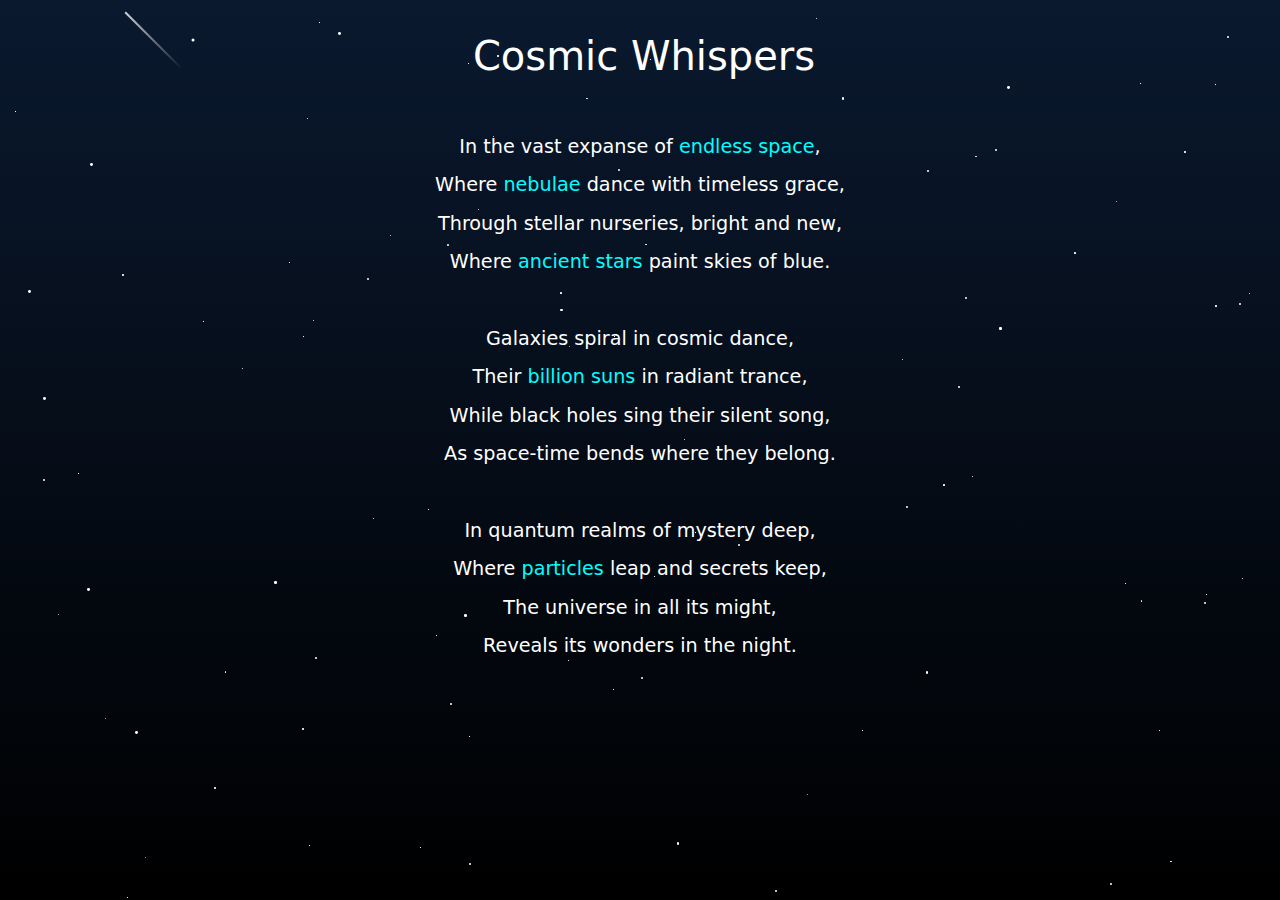
==== index.html @ cb2bc3a0 "Add files via upload" ====
<!DOCTYPE html>
<html lang="en">
<head>
  <meta charset="UTF-8">
  <title>Cosmic Verses</title>
  <link href="https://cdnjs.cloudflare.com/ajax/libs/bootstrap/5.3.2/css/bootstrap.min.css" rel="stylesheet">
  <link href="https://cdnjs.cloudflare.com/ajax/libs/font-awesome/6.5.1/css/all.min.css" rel="stylesheet">
  <link rel="stylesheet" href="styles.css">
</head>
<body>
  <div class="container poetry-container">
    <h1 class="text-center mb-5">
      <i class="fas fa-galaxy me-2"></i>Cosmic Whispers
    </h1>
    
    <div class="poetry">
      In the vast expanse of <a href="endless_space.html" class="cosmic-text" target="_blank">endless space</a>,<br>
      Where <a href="nebula.html" class="cosmic-text" target="_blank">nebulae</a> dance with timeless grace,<br>
      Through stellar nurseries, bright and new,<br>
      Where <a href="https://cdn.powerofpositivity.com/wp-content/uploads/2020/09/Harvard-Physicists-and-Astronomers-Reveal-a-_Second-Sun_-May-Have-Existed-at-One-Time.jpg" class="cosmic-text" target="_blank">ancient stars</a> paint skies of blue.<br><br>
      
      Galaxies spiral in cosmic dance,<br>
      Their <a href="https://www.freethink.com/wp-content/uploads/2022/07/jwst-images-thumb.jpg?resize=1200,630" class="cosmic-text" target="_blank">billion suns</a> in radiant trance,<br>
      While black holes sing their silent song,<br>
      As space-time bends where they belong.<br><br>
      
      In quantum realms of mystery deep,<br>
      Where <a href="https://www.merriam-webster.com/dictionary/particle" class="cosmic-text" target="_blank">particles</a> leap and secrets keep,<br>
      The universe in all its might,<br>
      Reveals its wonders in the night.<br>
    </div>
  </div>

  <script src="https://cdnjs.cloudflare.com/ajax/libs/bootstrap/5.3.2/js/bootstrap.bundle.min.js"></script>
  <script src="script.js"></script>
</body>
</html>
---- styles.css ----
body {
    background: linear-gradient(to bottom, #0a192f, #000000);
    color: #fff;
    min-height: 100vh;
    padding: 2rem;
    overflow: auto; /* prevent scrollbars from falling stars */
  }
  .poetry-container {
    max-width: 800px;
    margin: 0 auto;
  }
  .cosmic-text {
    cursor: pointer;
    color: #00ffff;
    text-decoration: none;
    transition: color 0.3s;
  }
  .cosmic-text:hover {
    color: #ff69b4;
  }
  .star {
    position: absolute;
    background: white;
    border-radius: 50%;
    animation: twinkle 1s infinite;
  }
  @keyframes twinkle {
    0% { opacity: 1; }
    50% { opacity: 0.3; }
    100% { opacity: 1; }
  }
  .poetry {
    font-size: 1.2rem;
    line-height: 2;
    text-align: center;
    margin: 2rem 0;
  }
  /* Falling star styles */
  .falling-star {
    position: absolute;
    width: 3px;
    height: 3px;
    background: white;
    border-radius: 50%;
    transform: translate(-50%, -50%);
    animation: fall linear;
  }
  .falling-star::after {
    content: '';
    position: absolute;
    width: 80px;
    height: 2px;
    background: linear-gradient(90deg, rgba(255,255,255,0.8), rgba(255,255,255,0));
    top: 50%;
    left: 50%;
    transform: translate(-100%, -50%) rotate(45deg);
  }
  @keyframes fall {
    0% {
      opacity: 1;
      transform: translate(0, 0);
    }
    100% {
      opacity: 0;
      transform: translate(var(--fall-distance), var(--fall-distance));
    }
  }
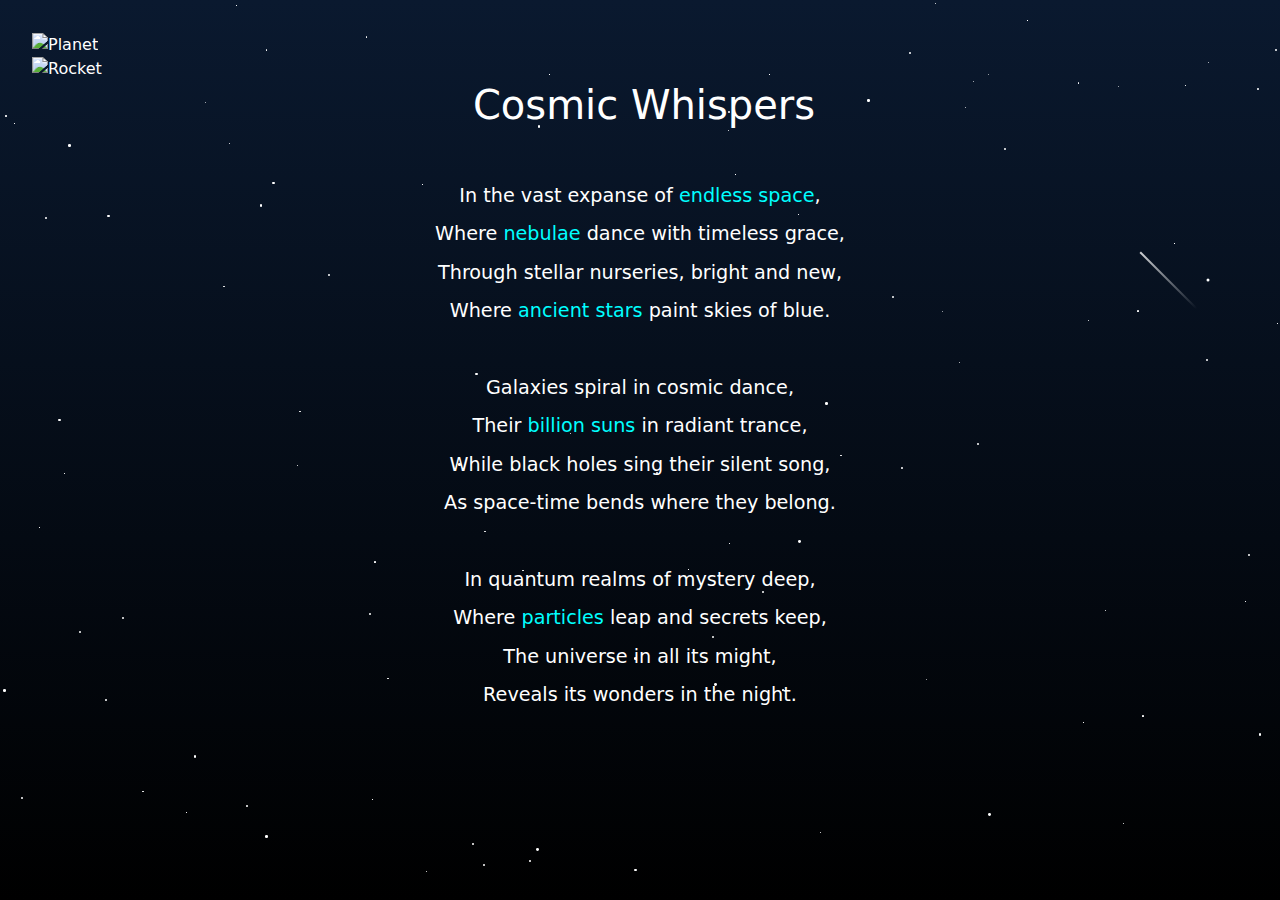
==== commit 024bd38f: "Update index.html" ====
--- a/index.html
+++ b/index.html
@@ -8,6 +8,21 @@
   <link rel="stylesheet" href="styles.css">
 </head>
 <body>
+  <!-- Floating planet image -->
+  <img src="earth_prev.png" alt="Planet" class="background-planet">
+  
+  <!-- Mini solar system -->
+  <div class="solar-system">
+    <div class="sun"></div>
+    <div class="planet planet1"></div>
+    <div class="planet planet2"></div>
+    <div class="planet planet3"></div>
+  </div>
+  
+  <!-- Randomly flying rocket -->
+  <img src="rocket_prev.png" alt="Rocket" class="flying-rocket">
+  
+  <!-- Existing content -->
   <div class="container poetry-container">
     <h1 class="text-center mb-5">
       <i class="fas fa-galaxy me-2"></i>Cosmic Whispers
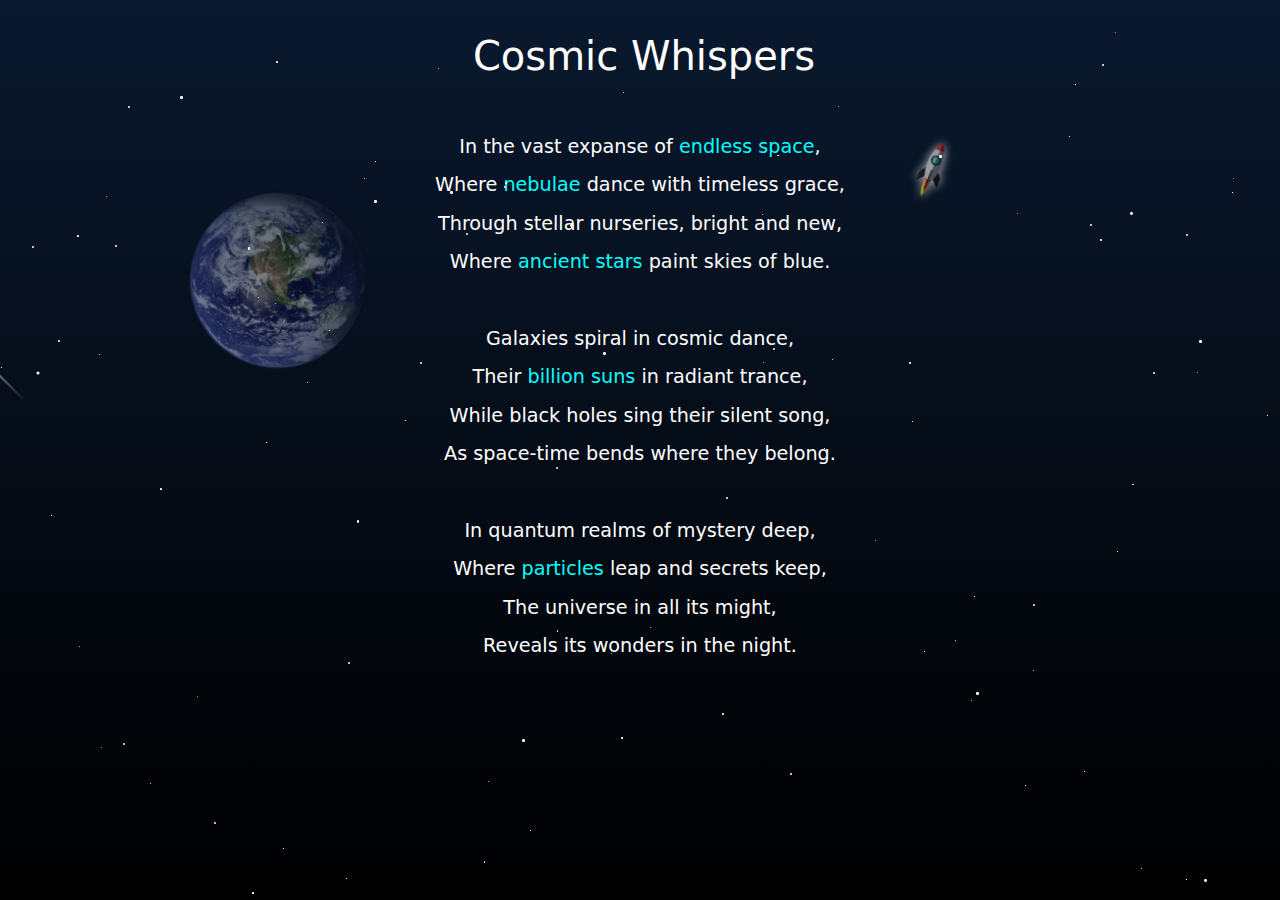
==== commit 869f4244: "Update index.html" ====
--- a/index.html
+++ b/index.html
@@ -10,14 +10,6 @@
 <body>
   <!-- Floating planet image -->
   <img src="earth_prev.png" alt="Planet" class="background-planet">
-  
-  <!-- Mini solar system -->
-  <div class="solar-system">
-    <div class="sun"></div>
-    <div class="planet planet1"></div>
-    <div class="planet planet2"></div>
-    <div class="planet planet3"></div>
-  </div>
   
   <!-- Randomly flying rocket -->
   <img src="rocket_prev.png" alt="Rocket" class="flying-rocket">
--- a/styles.css
+++ b/styles.css
@@ -1,67 +1,150 @@
 body {
-    background: linear-gradient(to bottom, #0a192f, #000000);
-    color: #fff;
-    min-height: 100vh;
-    padding: 2rem;
-    overflow: auto; /* prevent scrollbars from falling stars */
+  background: linear-gradient(to bottom, #0a192f, #000000);
+  color: #fff;
+  min-height: 100vh;
+  padding: 2rem;
+  overflow: auto; /* prevent scrollbars from falling stars */
+}
+
+.poetry-container {
+  max-width: 800px;
+  margin: 0 auto;
+}
+
+.cosmic-text {
+  cursor: pointer;
+  color: #00ffff;
+  text-decoration: none;
+  transition: color 0.3s;
+}
+
+.cosmic-text:hover {
+  color: #ff69b4;
+}
+
+.star {
+  position: absolute;
+  background: white;
+  border-radius: 50%;
+  animation: twinkle 1s infinite;
+}
+
+@keyframes twinkle {
+  0% { opacity: 1; }
+  50% { opacity: 0.3; }
+  100% { opacity: 1; }
+}
+
+.poetry {
+  font-size: 1.2rem;
+  line-height: 2;
+  text-align: center;
+  margin: 2rem 0;
+}
+
+/* Falling star styles */
+.falling-star {
+  position: absolute;
+  width: 3px;
+  height: 3px;
+  background: white;
+  border-radius: 50%;
+  transform: translate(-50%, -50%);
+  animation: fall linear;
+}
+
+.falling-star::after {
+  content: '';
+  position: absolute;
+  width: 80px;
+  height: 2px;
+  background: linear-gradient(90deg, rgba(255,255,255,0.8), rgba(255,255,255,0));
+  top: 50%;
+  left: 50%;
+  transform: translate(-100%, -50%) rotate(45deg);
+}
+
+@keyframes fall {
+  0% {
+    opacity: 1;
+    transform: translate(0, 0);
   }
-  .poetry-container {
-    max-width: 800px;
-    margin: 0 auto;
+  100% {
+    opacity: 0;
+    transform: translate(var(--fall-distance), var(--fall-distance));
   }
-  .cosmic-text {
-    cursor: pointer;
-    color: #00ffff;
-    text-decoration: none;
-    transition: color 0.3s;
+}
+
+/* 1. Floating planet in the background */
+.background-planet {
+  position: absolute;
+  top: 20%;
+  left: 10%;
+  width: 300px; /* adjust based on your image size */
+  height: auto;
+  opacity: 0.5; /* semi-transparent to blend into background */
+  z-index: -1; /* behind all content */
+}
+
+/* 2. Mini solar system in the background */
+.solar-system {
+  position: absolute;
+  top: 50%;
+  left: 50%;
+  transform: translate(-50%, -50%);
+  width: 200px;
+  height: 200px;
+  z-index: -1; /* behind content */
+}
+
+.sun {
+  position: absolute;
+  top: 50%;
+  left: 50%;
+  transform: translate(-50%, -50%);
+  width: 30px;
+  height: 30px;
+  background: yellow;
+  border-radius: 50%;
+}
+
+.planet {
+  position: absolute;
+  width: 10px;
+  height: 10px;
+  border-radius: 50%;
+}
+
+.planet1 {
+  background: red;
+  animation: orbit 5s linear infinite;
+}
+
+.planet2 {
+  background: blue;
+  animation: orbit 7s linear infinite;
+}
+
+.planet3 {
+  background: green;
+  animation: orbit 10s linear infinite;
+}
+
+@keyframes orbit {
+  0% {
+    transform: rotate(0deg) translateX(70px) rotate(0deg);
   }
-  .cosmic-text:hover {
-    color: #ff69b4;
+  100% {
+    transform: rotate(360deg) translateX(70px) rotate(-360deg);
   }
-  .star {
-    position: absolute;
-    background: white;
-    border-radius: 50%;
-    animation: twinkle 1s infinite;
-  }
-  @keyframes twinkle {
-    0% { opacity: 1; }
-    50% { opacity: 0.3; }
-    100% { opacity: 1; }
-  }
-  .poetry {
-    font-size: 1.2rem;
-    line-height: 2;
-    text-align: center;
-    margin: 2rem 0;
-  }
-  /* Falling star styles */
-  .falling-star {
-    position: absolute;
-    width: 3px;
-    height: 3px;
-    background: white;
-    border-radius: 50%;
-    transform: translate(-50%, -50%);
-    animation: fall linear;
-  }
-  .falling-star::after {
-    content: '';
-    position: absolute;
-    width: 80px;
-    height: 2px;
-    background: linear-gradient(90deg, rgba(255,255,255,0.8), rgba(255,255,255,0));
-    top: 50%;
-    left: 50%;
-    transform: translate(-100%, -50%) rotate(45deg);
-  }
-  @keyframes fall {
-    0% {
-      opacity: 1;
-      transform: translate(0, 0);
-    }
-    100% {
-      opacity: 0;
-      transform: translate(var(--fall-distance), var(--fall-distance));
-    }
-  }+}
+
+/* 3. Flying rocket */
+.flying-rocket {
+  position: absolute;
+  width: 50px; /* adjust based on your image size */
+  height: auto;
+  z-index: 0; /* above background but below text */
+  opacity: 0.7; /* slightly transparent */
+  filter: drop-shadow(0 0 5px #fff); /* glowing effect */
+}
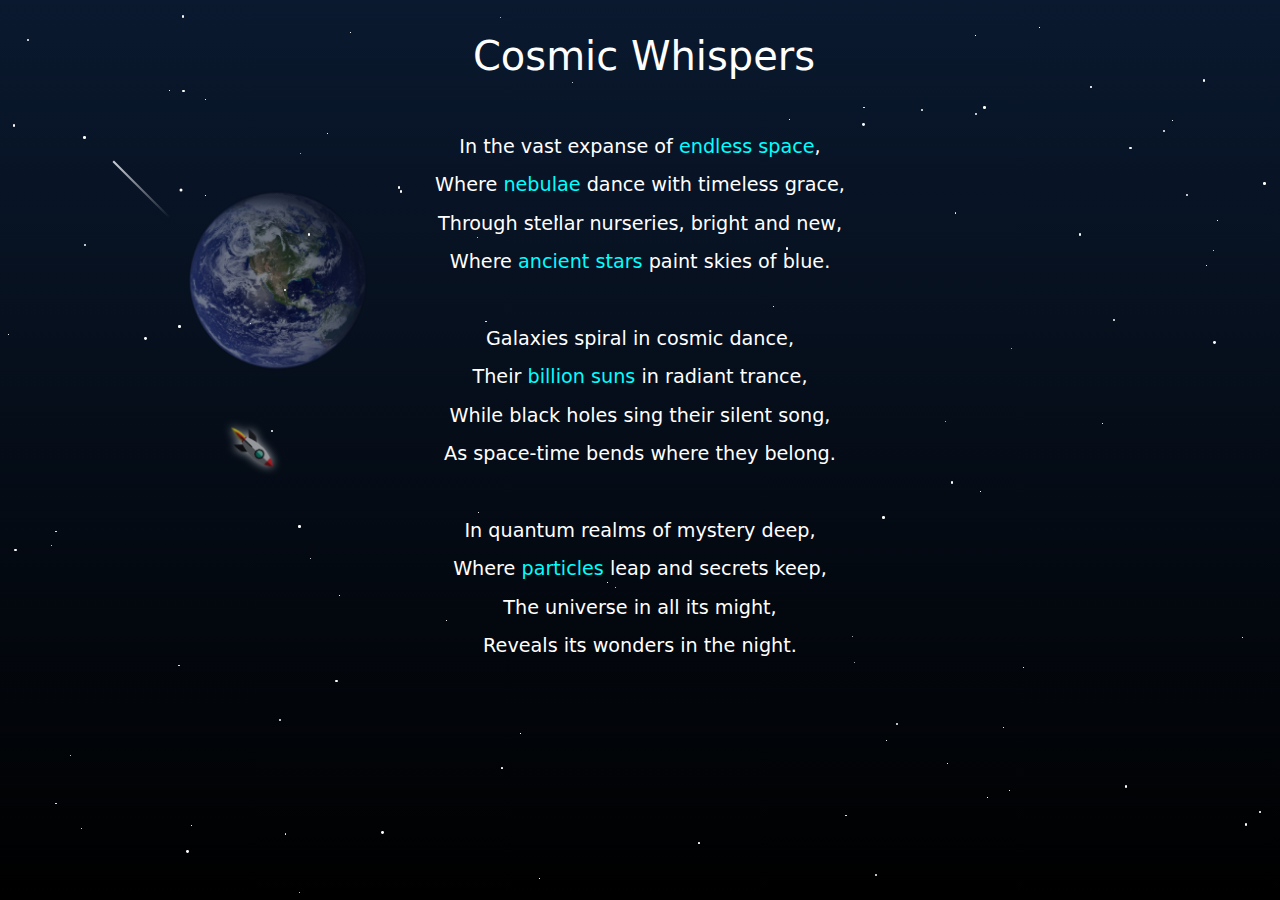
==== commit bc16be20: "Update index.html" ====
--- a/index.html
+++ b/index.html
@@ -8,6 +8,7 @@
   <link rel="stylesheet" href="styles.css">
 </head>
 <body>
+   <div class="starfield"></div>
   <!-- Floating planet image -->
   <img src="earth_prev.png" alt="Planet" class="background-planet">
   
--- a/styles.css
+++ b/styles.css
@@ -4,6 +4,12 @@
   min-height: 100vh;
   padding: 2rem;
   overflow: auto; /* prevent scrollbars from falling stars */
+  -ms-overflow-style: none; /* Hide scrollbar in IE and Edge */
+  scrollbar-width: none; /* Hide scrollbar in Firefox */
+}
+
+body::-webkit-scrollbar {
+  display: none; /* Hide scrollbar in Webkit browsers */
 }
 
 .poetry-container {
@@ -75,18 +81,18 @@
   }
 }
 
-/* 1. Floating planet in the background */
+/* Floating planet in the background */
 .background-planet {
   position: absolute;
   top: 20%;
   left: 10%;
-  width: 300px; /* adjust based on your image size */
+  width: 300px;
   height: auto;
-  opacity: 0.5; /* semi-transparent to blend into background */
-  z-index: -1; /* behind all content */
+  opacity: 0.5;
+  z-index: -1;
 }
 
-/* 2. Mini solar system in the background */
+/* Mini solar system in the background */
 .solar-system {
   position: absolute;
   top: 50%;
@@ -94,7 +100,7 @@
   transform: translate(-50%, -50%);
   width: 200px;
   height: 200px;
-  z-index: -1; /* behind content */
+  z-index: -1;
 }
 
 .sun {
@@ -139,12 +145,12 @@
   }
 }
 
-/* 3. Flying rocket */
+/* Flying rocket */
 .flying-rocket {
   position: absolute;
-  width: 50px; /* adjust based on your image size */
+  width: 50px;
   height: auto;
-  z-index: 0; /* above background but below text */
-  opacity: 0.7; /* slightly transparent */
-  filter: drop-shadow(0 0 5px #fff); /* glowing effect */
+  z-index: 0;
+  opacity: 0.7;
+  filter: drop-shadow(0 0 5px #fff);
 }
